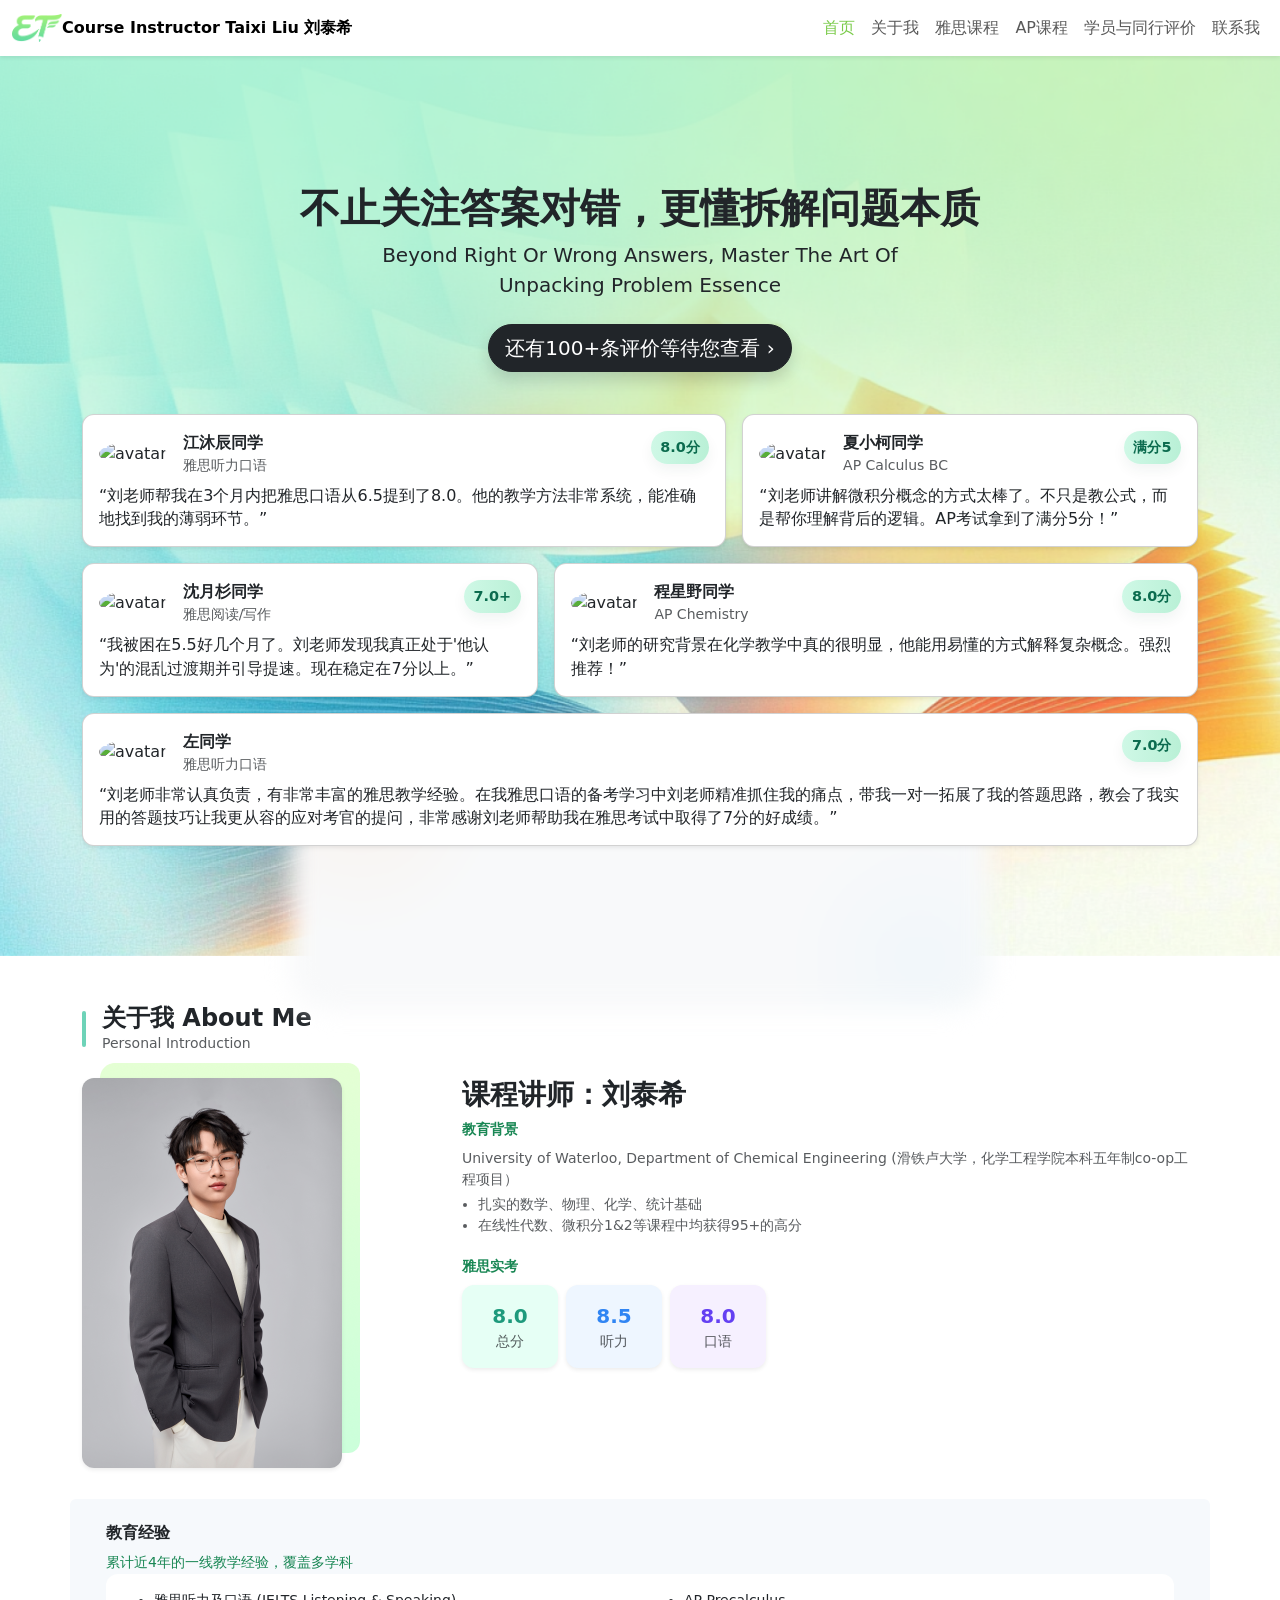
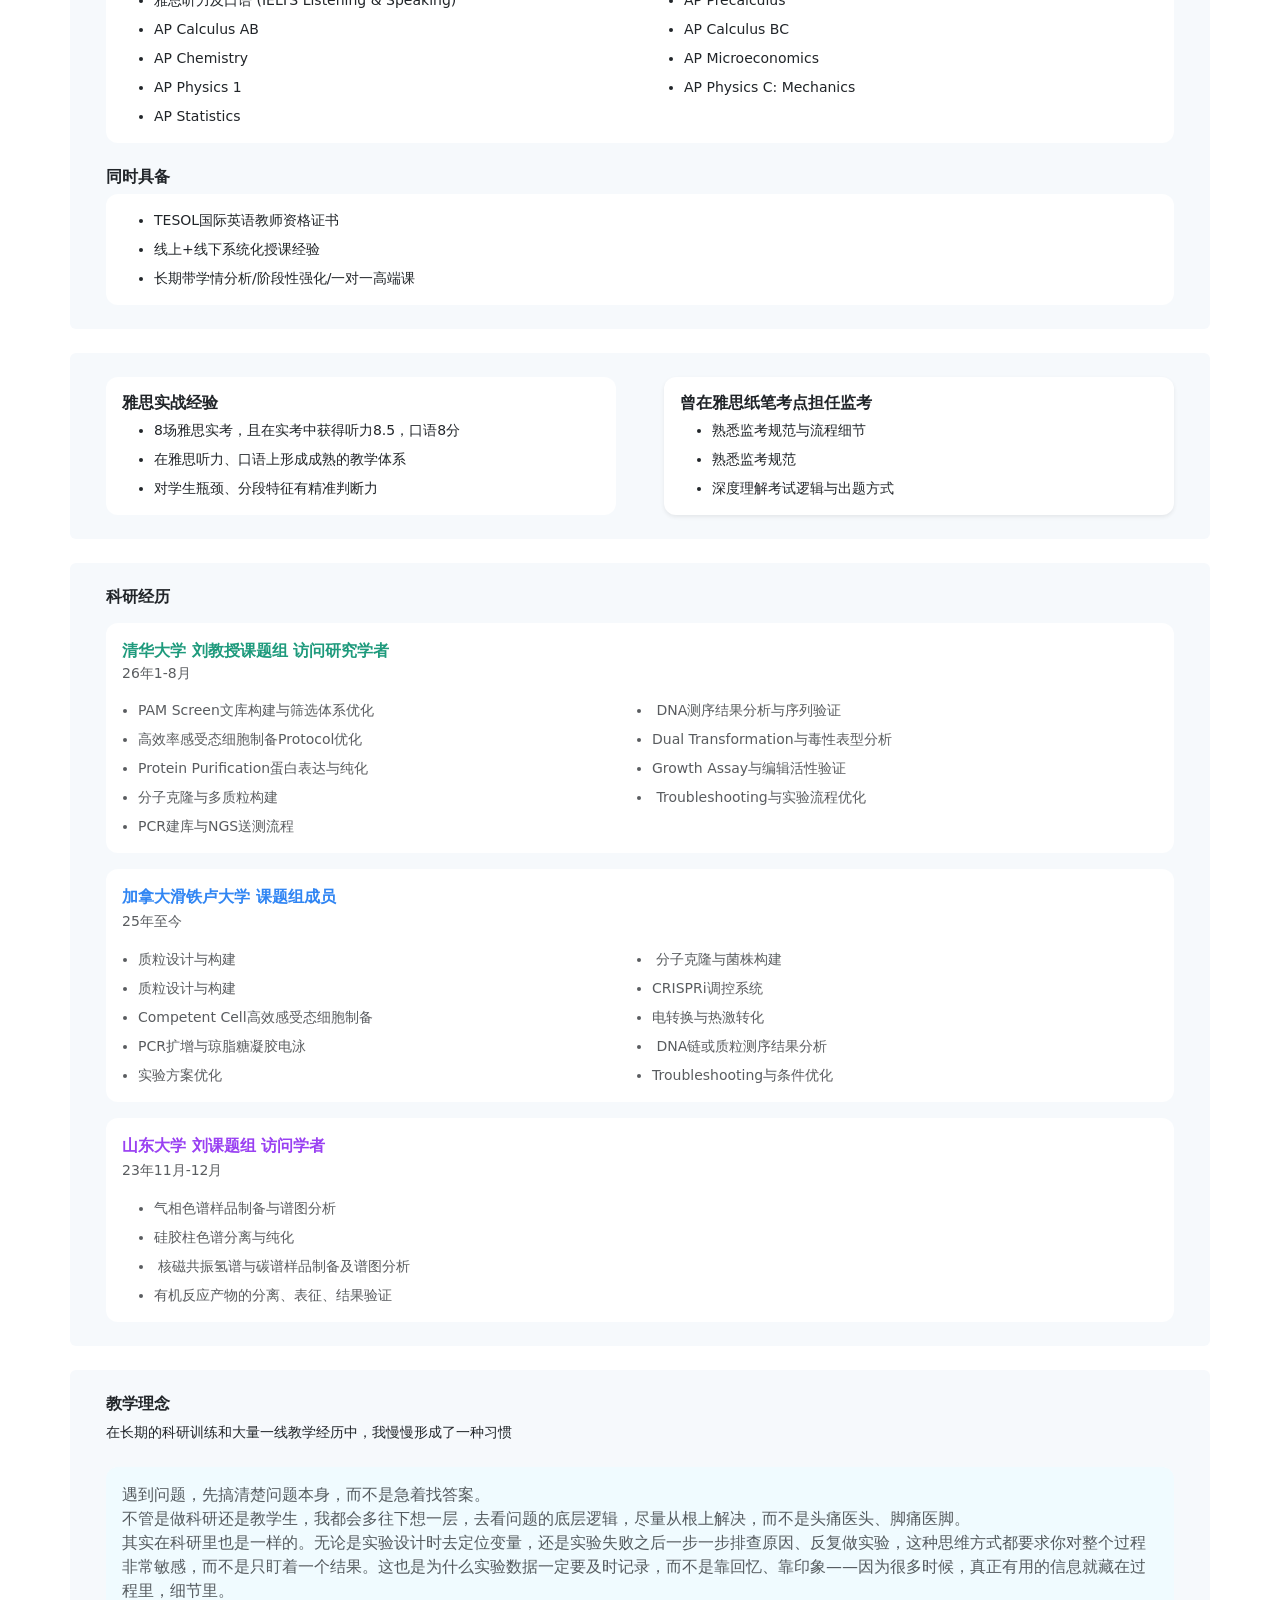
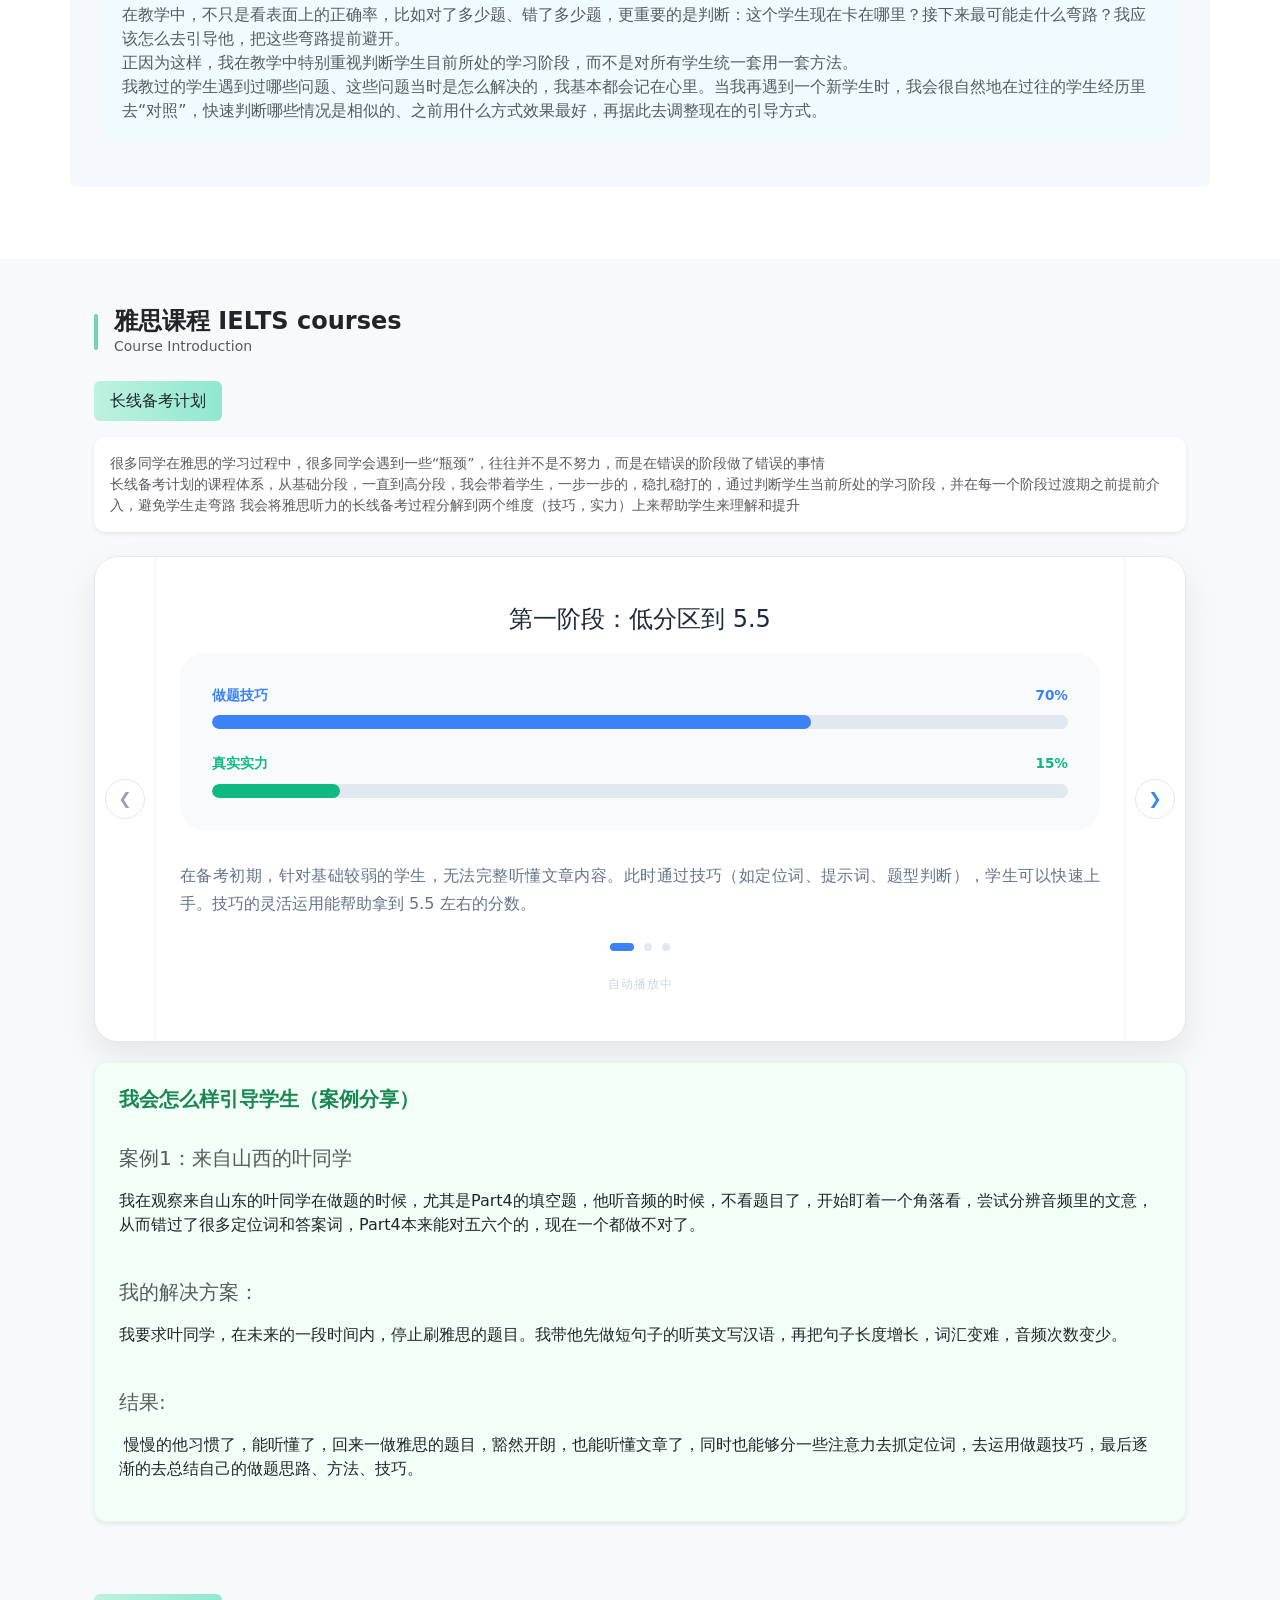
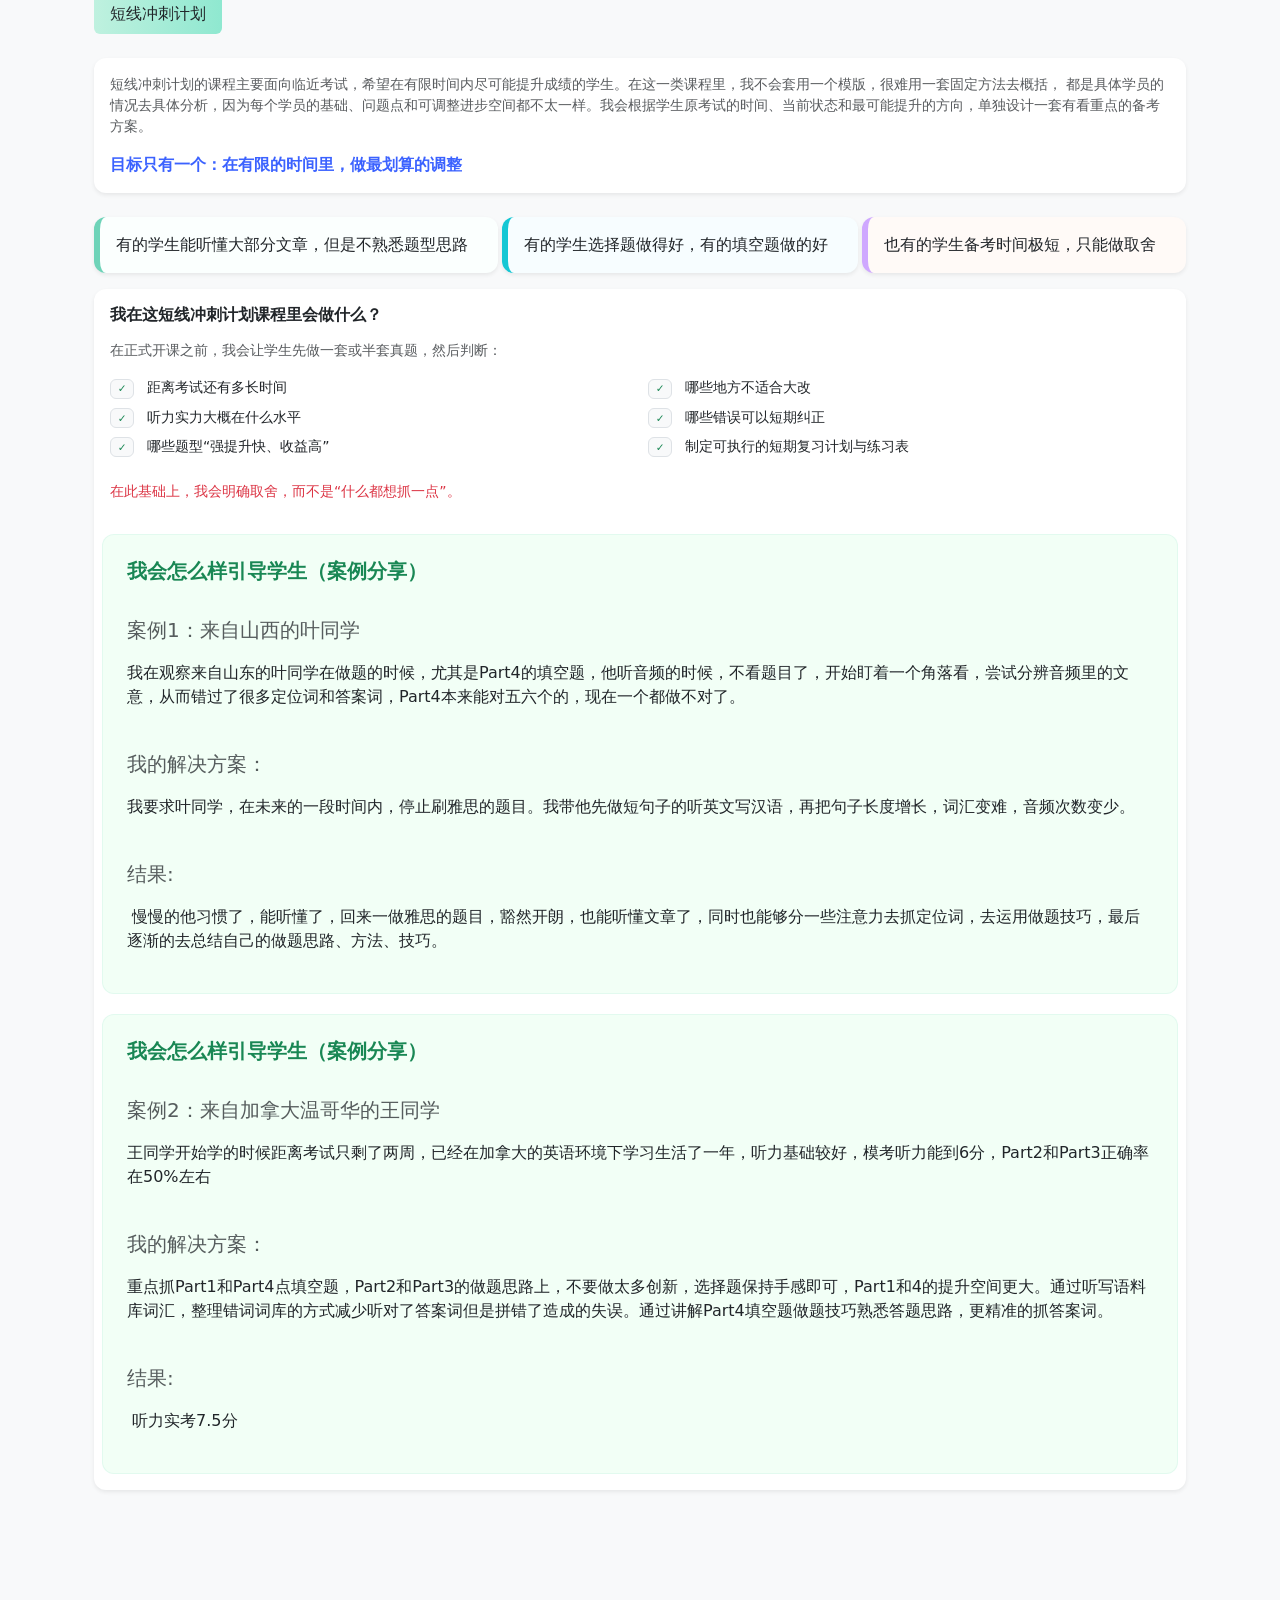
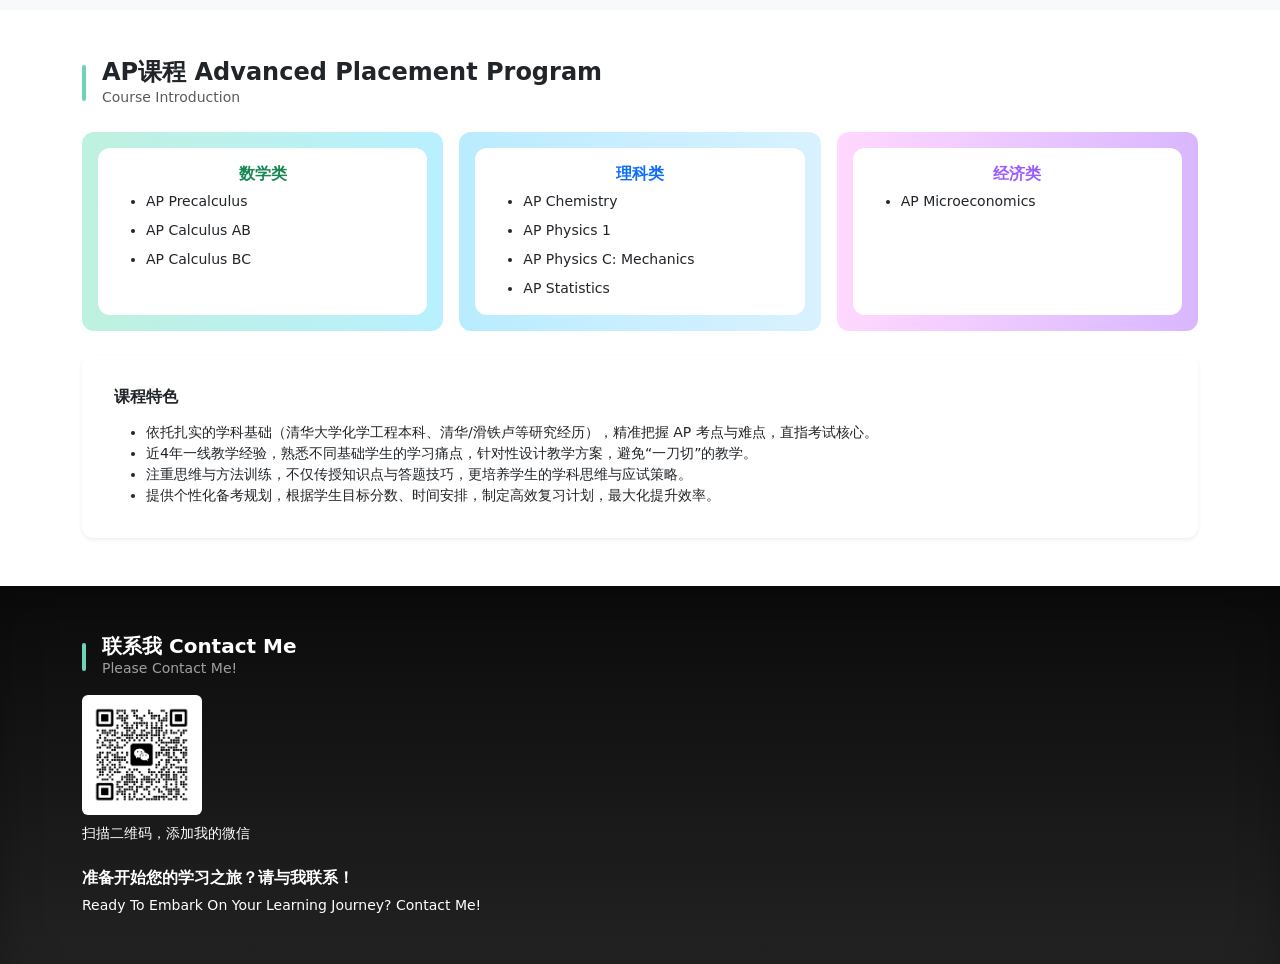
==== index.html @ f3dc62ee "Add files via upload" ====
<!doctype html>
<html lang="zh-CN">
<head>
  <meta charset="utf-8">
  <meta name="viewport" content="width=device-width, initial-scale=1">
  <title>Course Instructor Taixi Liu</title>

  <!-- 本地 Bootstrap CSS（或改为 CDN） -->
  <link rel="stylesheet" href="css/bootstrap.css">
  <link rel="stylesheet" href="custom.css">
  <link rel="stylesheet" href="demo.css">

  <style>
    /* 尽量使用 Bootstrap 工具类，本处仅保留极少自定义样式 */
    body { padding-top: 56px; /* 给 fixed-top navbar 预留空间，可根据需要调整 */ }
    .section-heading { word-break:break-word; }

    .navbar-nav .nav-link:hover,
.navbar-nav .nav-link.active {
  color: #7BCB4B !important;
}
  </style>
</head>
<!-- 使用 ScrollSpy 的 HTML 属性方式（Bootstrap 原生） -->
<body data-bs-spy="scroll" data-bs-target="#mainNavbar" data-bs-offset="80" tabindex="0" style="background-color: #F9FAFB;">

  <!-- 固定页头 -->
  <nav id="mainNavbar" class="navbar navbar-expand-lg navbar-light bg-white fixed-top shadow-sm">
    <div class="container" style="max-width:1440px;">
      <a class="navbar-brand fw-bold fs-6" href="#"><img src="img/Mask group (1).png" alt="logo" style="width: 50px;">Course Instructor Taixi Liu 刘泰希</a>

      <button class="navbar-toggler" type="button" data-bs-toggle="collapse" data-bs-target="#navCollapse" aria-controls="navCollapse" aria-expanded="false" aria-label="切换导航">
        <span class="navbar-toggler-icon"></span>
      </button>

      <div class="collapse navbar-collapse" id="navCollapse">
        <ul class="navbar-nav ms-auto mb-2 mb-lg-0">
          <li class="nav-item"><a class="nav-link" href="#section1">首页</a></li>
          <li class="nav-item"><a class="nav-link" href="#section2">关于我</a></li>
          <li class="nav-item"><a class="nav-link" href="#section3">雅思课程</a></li>
          <li class="nav-item"><a class="nav-link" href="#section4">AP课程</a></li>
          <li class="nav-item"><a class="nav-link" href="#">学员与同行评价</a></li>
          <li class="nav-item"><a class="nav-link" href="#section6">联系我</a></li>
        </ul>
      </div>
    </div>
  </nav>

  <!-- 页面内容 -->
  <main>


<section id="section1" class="position-relative min-vh-100 d-flex align-items-center bg-light background-img">
    <div class="hero-decor bg-light" aria-hidden="true"></div>

    <div class="container text-center position-relative" style="z-index:2;">
      <!-- 标题 -->
      <h1 class="fw-bold display-6 mb-2">不止关注答案对错，更懂拆解问题本质</h1>
      <p class="lead mb-4">Beyond Right Or Wrong Answers, Master The Art Of<br class="d-none d-md-block">Unpacking Problem Essence</p>

      <a href="#" class="btn btn-dark btn-lg rounded-pill shadow mb-4">还有100+条评价等待您查看 ›</a>

      <!-- Testimonials grid: 使用 bootstrap row/col -->
      <div class="row g-3 justify-content-center">
        <!-- 卡片 1 -->
        <div class="col-12 col-md-7">
          <div class="card p-3 shadow-sm rounded-3 position-relative test-card">
            <div class="card-rating">8.0分</div>

            <div class="d-flex align-items-center mb-2">
              <div class="flex-shrink-0 me-3">
                <img src="https://picsum.photos/seed/a1/80/80" alt="avatar" class="rounded-circle" style="width:44px; height:44px; object-fit:cover;">
              </div>
              <div class="text-start">
                <div class="fw-semibold">江沐辰同学</div>
                <div class="text-muted small">雅思听力口语</div>
              </div>
            </div>

            <p class="mb-0 text-start" style="line-height:1.45;">
              “刘老师帮我在3个月内把雅思口语从6.5提到了8.0。他的教学方法非常系统，能准确地找到我的薄弱环节。”
            </p>
          </div>
        </div>

        <!-- 卡片 2 -->
        <div class="col-12 col-md-5">
          <div class="card p-3 shadow-sm rounded-3 position-relative test-card">
            <div class="card-rating">满分5</div>

            <div class="d-flex align-items-center mb-2">
              <div class="flex-shrink-0 me-3">
                <img src="https://picsum.photos/seed/a2/80/80" alt="avatar" class="rounded-circle" style="width:44px; height:44px; object-fit:cover;">
              </div>
              <div class="text-start">
                <div class="fw-semibold">夏小柯同学</div>
                <div class="text-muted small">AP Calculus BC</div>
              </div>
            </div>

            <p class="mb-0 text-start" style="line-height:1.45;">
              “刘老师讲解微积分概念的方式太棒了。不只是教公式，而是帮你理解背后的逻辑。AP考试拿到了满分5分！”
            </p>
          </div>
        </div>

        <!-- 卡片 3 -->
        <div class="col-12 col-md-5">
          <div class="card p-3 shadow-sm rounded-3 position-relative test-card">
            <div class="card-rating">7.0+</div>

            <div class="d-flex align-items-center mb-2">
              <div class="flex-shrink-0 me-3">
                <img src="https://picsum.photos/seed/a3/80/80" alt="avatar" class="rounded-circle" style="width:44px; height:44px; object-fit:cover;">
              </div>
              <div class="text-start">
                <div class="fw-semibold">沈月杉同学</div>
                <div class="text-muted small">雅思阅读/写作</div>
              </div>
            </div>

            <p class="mb-0 text-start" style="line-height:1.45;">
              “我被困在5.5好几个月了。刘老师发现我真正处于'他认为'的混乱过渡期并引导提速。现在稳定在7分以上。”
            </p>
          </div>
        </div>

        <!-- 卡片 4 -->
        <div class="col-12 col-md-7">
          <div class="card p-3 shadow-sm rounded-3 position-relative test-card">
            <div class="card-rating">8.0分</div>

            <div class="d-flex align-items-center mb-2">
              <div class="flex-shrink-0 me-3">
                <img src="https://picsum.photos/seed/a4/80/80" alt="avatar" class="rounded-circle" style="width:44px; height:44px; object-fit:cover;">
              </div>
              <div class="text-start">
                <div class="fw-semibold">程星野同学</div>
                <div class="text-muted small">AP Chemistry</div>
              </div>
            </div>

            <p class="mb-0 text-start" style="line-height:1.45;">
              “刘老师的研究背景在化学教学中真的很明显，他能用易懂的方式解释复杂概念。强烈推荐！”
            </p>
          </div>
        </div>

        <!-- 卡片 5 -->
        <div class="col-12 col-md-12">
          <div class="card p-3 shadow-sm rounded-3 position-relative test-card">
            <div class="card-rating">7.0分</div>

            <div class="d-flex align-items-center mb-2">
              <div class="flex-shrink-0 me-3">
                <img src="https://picsum.photos/seed/a5/80/80" alt="avatar" class="rounded-circle" style="width:44px; height:44px; object-fit:cover;">
              </div>
              <div class="text-start">
                <div class="fw-semibold">左同学</div>
                <div class="text-muted small">雅思听力口语</div>
              </div>
            </div>

            <p class="mb-0 text-start" style="line-height:1.45;">
              “刘老师非常认真负责，有非常丰富的雅思教学经验。在我雅思口语的备考学习中刘老师精准抓住我的痛点，带我一对一拓展了我的答题思路，教会了我实用的答题技巧让我更从容的应对考官的提问，非常感谢刘老师帮助我在雅思考试中取得了7分的好成绩。”
            </p>
          </div>
        </div>

      </div><!-- /.row -->

    </div><!-- /.container -->
  </section>

  <!-- 第二屏：About Me -->
<section id="section2" class="py-5 bg-white">
  <div class="container">
    <!-- 标题（带左侧小色条） -->
    <div class="d-flex align-items-center mb-4">
      <div class="me-3" style="width:4px;height:36px;background:#6ed3b8;border-radius:4px;"></div>
      <div>
        <h2 class="h4 fw-bold mb-0">关于我  About Me</h2>
        <div class="small text-muted">Personal Introduction </div>

      </div>
    </div>

    <!-- 顶部：左头像 / 右基本信息 + 分数 -->
    <div class="row align-items-start mb-4">
      <div class="col-12 col-lg-4 mb-3 mb-lg-0">
        <!-- 头像 + 背板：使用极少的自定义样式 -->
        <div class="position-relative d-inline-block" style="max-width:260px;">
          <div class="rounded-3" style="position:absolute; left:18px; top:-15px; width:100%; height:100%; background-image: url('img/Rectangle 42 (2).png'); border-radius:12px; z-index:0;"></div>
          <img src="img/微信图片_20260112171232_119_30.jpg" alt="avatar" class="rounded-3 shadow-sm d-block shadow"  style="width:260px;height:auto;position:relative;z-index:1; object-fit:cover;">
        </div>
      </div>

      <div class="col-12 col-lg-8">
        <div class="d-flex flex-column h-100">
          <div class="mb-3">
            <h3 class="h3 fw-bold mb-1">课程讲师：刘泰希</h3>
            <div class="small text-success fw-semibold my-2">教育背景</div>
            <p class="mb-1 text-muted small">
              University of Waterloo, Department of Chemical Engineering (滑铁卢大学，化学工程学院本科五年制co-op工程项目）
            </p>
            <ul class="small text-muted mb-1" style="padding-left:1rem;">
              <li>扎实的数学、物理、化学、统计基础</li>
              <li>在线性代数、微积分1&2等课程中均获得95+的高分</li>
            </ul>
            
          </div>
            <div class="small text-success fw-semibold mb-2">雅思实考</div>
          <!-- IELTS score boxes -->
          <div class="d-flex gap-2 flex-wrap align-items-center">
            
            <div class="p-3 rounded-3 shadow-sm text-center" style="min-width:96px; background:#e6fff5;">
              <div class="fs-5 fw-semibold" style="color: #1E9A7C;">8.0</div>
              <div class="small text-muted">总分</div>
              
            </div>

            <div class="p-3 rounded-3 shadow-sm text-center" style="min-width:96px; background:#eef6ff;">
              <div class="fs-5 fw-semibold" style="color: #3085F3;">8.5</div>
              <div class="small text-muted">听力</div>
              
            </div>

            <div class="p-3 rounded-3 shadow-sm text-center" style="min-width:96px; background:#f6f0ff;">
              <div class="fs-5 fw-semibold" style="color: #6440F2;">8.0</div>
              <div class="small text-muted">口语</div>
              
            </div>
          </div>

        </div>
      </div>
    </div>

    <!-- 主内容区：用不同浅色块区分（使用 Bootstrap card / bg-light 等） -->
    <div class="row gap-4 p-4 rounded" style="background-color: #F6F9FC;">

      <!-- 教育经验 -->
      <div class="col-12">
        <h4 class="h6  fw-semibold mb-2">教育经验 </h4>
        <small class=" mb-3 text-success ">累计近4年的一线教学经验，覆盖多学科</small>
        <div class="card border-0  rounded-3">
          
          <div class="card-body">
            

            <div class="row">
              <div class="col-12 col-md-6">
                <ul class="mb-0 small">
                  <li>雅思听力及口语 (IELTS Listening & Speaking)</li>
                  <li class="my-2">AP Calculus AB</li>
                  <li>AP Chemistry</li>
                  <li class="my-2">AP Physics 1</li>
                  <li>AP Statistics</li>
                </ul>
              </div>
              <div class="col-12 col-md-6">
                <ul class="mb-0 small">
                  <li>AP Precalculus</li>
                  <li class="my-2">AP Calculus BC</li>
                  <li>AP Microeconomics</li>
                  <li class="mt-2">AP Physics C: Mechanics</li>
                </ul>
              </div>
            </div>

          </div>
        </div>
      </div>

      <!-- 同时具备 / 证书 -->
      <div class="col-12">
          <h4 class="h6 fw-semibold mb-2">同时具备</h4>
        <div class="card border-0  rounded-3">
          
          <div class="card-body">
          
            <ul class="mb-0 small">
              <li>TESOL国际英语教师资格证书</li>
              <li class="my-2">线上+线下系统化授课经验</li>
              <li>长期带学情分析/阶段性强化/一对一高端课</li>
            </ul>
          </div>
        </div>
      </div>
    </div>

    <div class="row gap-4 p-4 my-4 rounded" style="background-color: #F6F9FC;">
      <!-- 雅思实战经验 / 监考经历（并排两列） -->
      <div class="col">
        <div class="card border-0  rounded-3">
          <div class="card-body">
            <h5 class="h6 fw-semibold">雅思实战经验</h5>
            <ul class="small mb-0">
              <li>8场雅思实考，且在实考中获得听力8.5，口语8分</li>
              <li class="my-2">在雅思听力、口语上形成成熟的教学体系</li>
              <li>对学生瓶颈、分段特征有精准判断力</li>
            </ul>
          </div>
        </div>
      </div>

      <div class="col">
        <div class="card border-0 shadow-sm rounded-3">
          <div class="card-body">
            <h5 class="h6 fw-semibold">曾在雅思纸笔考点担任监考</h5>
            <ul class="small mb-0">
              <li>熟悉监考规范与流程细节</li>
              <li class="my-2">熟悉监考规范</li>
              <li>深度理解考试逻辑与出题方式</li>
            </ul>
          </div>
        </div>
      </div>
    </div> <!-- /.row -->

    <div class="row gap-4 p-4 my-4 rounded" style="background-color: #F6F9FC;">
      <!-- 科研经历（多段卡片） -->
      <div class="col-12">
        <div class=" border-0 rounded-3">
          <h5 class="h6 fw-semibold mb-3">科研经历</h5>
          <div class="card-body">           
            <div class="mb-3 p-3 rounded-3" style="color: #1E9A7C; background:#fff;">
              <div class="fw-semibold">清华大学 刘教授课题组 访问研究学者</div>
               <div class="small  text-muted">26年1-8月</div>
               <div class="row px-3">
                <ul class="col small mb-0 text-muted">
                  <li class="pt-3">PAM Screen文库构建与筛选体系优化</li>
                  <li class="py-2">高效率感受态细胞制备Protocol优化</li>
                  <li>Protein Purification蛋白表达与纯化</li>
                  <li class="py-2">分子克隆与多质粒构建</li>
                  <li>PCR建库与NGS送测流程</li>
                </ul>
                <ul class="col small mb-0 text-muted">
                  <li class="pt-3"> DNA测序结果分析与序列验证</li>
                  <li class="py-2">Dual Transformation与毒性表型分析</li>
                  <li>Growth Assay与编辑活性验证</li>
                  <li class="py-2"> Troubleshooting与实验流程优化</li>
                </ul>
                </div>
            </div>

            <div class="mb-3 p-3 rounded-3" style="color: #3085F3; background:#fff;">
              <div class="fw-semibold ">加拿大滑铁卢大学 课题组成员 </div>
              <span class="small text-muted pb-3">25年至今</span>
              <div class="row px-3">
              <ul class="col small mb-0 text-muted">
                <li class="pt-3">质粒设计与构建</li>
                <li class="py-2">质粒设计与构建</li>
                <li>Competent Cell高效感受态细胞制备</li>
                <li class="py-2">PCR扩增与琼脂糖凝胶电泳</li>
                <li>实验方案优化</li>
              </ul>
              <ul class="col small mb-0 text-muted">
                <li class="pt-3"> 分子克隆与菌株构建</li>
                <li class="py-2">CRISPRi调控系统</li>
                <li>电转换与热激转化</li>
                <li class="py-2"> DNA链或质粒测序结果分析</li>
                <li>Troubleshooting与条件优化</li>
              </ul>
              </div>
            </div>

            <div class="p-3 rounded-3" style="color: #9940F2; background:#fff;">
              <div class="fw-semibold ">山东大学 刘课题组 访问学者 </div>
              <span class="small text-muted">23年11月-12月</span>
              <ul class="small mb-0 text-muted">
                <li class="pt-3">气相色谱样品制备与谱图分析</li>
                <li class="py-2">硅胶柱色谱分离与纯化</li>
                <li> 核磁共振氢谱与碳谱样品制备及谱图分析</li>
                <li class="pt-2">有机反应产物的分离、表征、结果验证</li>
              </ul>
            </div>

          </div>
        </div>
      </div>
    </div> <!-- /.row -->

    <div class="row gap-4 p-4 my-4 rounded text-body" style="background-color: #F6F9FC;">
      <!-- 教学理念（宽块带浅色背景） -->
      <div class="col-12">
        <h5 class="h6 fw-semibold mb-2">教学理念</h5>
          <p class="small mb-0 " style="line-height:1.6;">
            在长期的科研训练和大量一线教学经历中，我慢慢形成了一种习惯
          </p>
        <div class="p-3 text-muted my-4 rounded-3" style="background:#f0fbff;">
          遇到问题，先搞清楚问题本身，而不是急着找答案。<br>
不管是做科研还是教学生，我都会多往下想一层，去看问题的底层逻辑，尽量从根上解决，而不是头痛医头、脚痛医脚。<br>
其实在科研里也是一样的。无论是实验设计时去定位变量，还是实验失败之后一步一步排查原因、反复做实验，这种思维方式都要求你对整个过程非常敏感，而不是只盯着一个结果。这也是为什么实验数据一定要及时记录，而不是靠回忆、靠印象——因为很多时候，真正有用的信息就藏在过程里，细节里。<br>
在教学中，不只是看表面上的正确率，比如对了多少题、错了多少题，更重要的是判断：这个学生现在卡在哪里？接下来最可能走什么弯路？我应该怎么去引导他，把这些弯路提前避开。<br>
正因为这样，我在教学中特别重视判断学生目前所处的学习阶段，而不是对所有学生统一套用一套方法。<br>
我教过的学生遇到过哪些问题、这些问题当时是怎么解决的，我基本都会记在心里。当我再遇到一个新学生时，我会很自然地在过往的学生经历里去“对照”，快速判断哪些情况是相似的、之前用什么方式效果最好，再据此去调整现在的引导方式。

        </div>
      </div>

    </div> <!-- /.row -->
  </div> <!-- /.container -->
</section>


<!-- 第三屏：雅思课程（直到蓝色分割线） -->
<section id="section3" class="py-5 bg-light">
  <div class="container ">

    <!-- 标题 -->
  <div class="container">
    <div class="d-flex align-items-center mb-4">
      <div class="me-3" style="width:4px;height:36px;background:#6ed3b8;border-radius:4px;"></div>
      <div>
        <h2 class="h4 fw-bold mb-0">雅思课程 IELTS courses</h2>
        <div class="small text-muted">Course Introduction </div>
      </div>
    </div>

    <!-- 按钮/标签 -->
    <div class="mb-3">
      <button class="btn fs-6 btn-sm rounded px-3 py-2" style="background:linear-gradient(90deg,#bff1df,#8fe8d0); border:0;">
        长线备考计划
      </button>
    </div>

    <!-- 概述卡（浅色卡）-->
    <div class="card border-0 shadow-sm rounded-3 mb-4">
      <div class="card-body">
        <p class="mb-0 small text-muted">
          很多同学在雅思的学习过程中，很多同学会遇到一些“瓶颈”，往往并不是不努力，而是在错误的阶段做了错误的事情<br>
长线备考计划的课程体系，从基础分段，一直到高分段，我会带着学生，一步一步的，稳扎稳打的，通过判断学生当前所处的学习阶段，并在每一个阶段过渡期之前提前介入，避免学生走弯路
我会将雅思听力的长线备考过程分解到两个维度（技巧，实力）上来帮助学生来理解和提升
        </p>
      </div>
    </div>
    <div class="cards">
      <div class="nav-column">
          <button class="round-btn" onclick="prevStep()">❮</button>
      </div>
  
      <div class="main-content">
        <h2 id="title" style="text-align: center;">...</h2>
        <!-- <div class="info-box">
          <h2 id="title">...</h2>
          <p id="desc"></p>
      </div> -->
          <div class="chart-module">
              <div class="bar-container">
                  <div class="label-box" style="color: var(--primary-blue)">
                      <span>做题技巧</span>
                      <span id="skill-val">0%</span>
                  </div>
                  <div class="track"><div id="skill-bar" class="fill"></div></div>
              </div>
              <div class="bar-container">
                  <div class="label-box" style="color: var(--primary-green)">
                      <span>真实实力</span>
                      <span id="strength-val">0%</span>
                  </div>
                  <div class="track"><div id="strength-bar" class="fill"></div></div>
              </div>
          </div>
          <p id="desc"></p>
          <!-- <div class="info-box">
              <h2 id="title">...</h2>
              <p id="desc"></p>
          </div> -->
  
          <div class="dot-nav" id="dot-container"></div>
          <div class="status-label" id="status-tag">自动播放中</div>
      </div>
  
      <div class="nav-column">
          <button class="round-btn" onclick="nextStep()" style="color: var(--primary-blue)">❯</button>
      </div>
  </div>
    <!-- 阶段卡（带进度/柱状图）-->


    <!-- 案例分享（浅绿背景块）-->
    <div class="p-4 rounded-3 shadow-sm mb-4" style="background:#f2fff6; border:1px solid rgba(110,211,184,.12);">
      <h5 class="fs-5 text-success fw-semibold">我会怎么样引导学生（案例分享）</h5>
      <p class="fs-5 pt-4 text-muted">案例1：来自山西的叶同学</h5>
      <p>我在观察来自山东的叶同学在做题的时候，尤其是Part4的填空题，他听音频的时候，不看题目了，开始盯着一个角落看，尝试分辨音频里的文意，从而错过了很多定位词和答案词，Part4本来能对五六个的，现在一个都做不对了。</p>
        
      <p class="fs-5 pt-4 text-muted">我的解决方案：</h5>
      <p>我要求叶同学，在未来的一段时间内，停止刷雅思的题目。我带他先做短句子的听英文写汉语，再把句子长度增长，词汇变难，音频次数变少。</p>
      
      <p class="fs-5 pt-4 text-muted">结果:</h5>
      <p> 慢慢的他习惯了，能听懂了，回来一做雅思的题目，豁然开朗，也能听懂文章了，同时也能够分一些注意力去抓定位词，去运用做题技巧，最后逐渐的去总结自己的做题思路、方法、技巧。</p>
  </div>

<!-- 短线冲刺计划（重置版） -->
<section id="short-sprint" class="py-5">


      <div>
             <button class="btn btn-sm fs-6 rounded px-3 py-2" style="background:linear-gradient(90deg,#bff1df,#8fe8d0); border:0;">
        短线冲刺计划
      </button>
      </div>


    <!-- 说明卡 -->
    <div class="card border-0  shadow-sm rounded-3 my-4">
      <div class="card-body">
        <p class="mb-0 small text-muted">
          短线冲刺计划的课程主要面向临近考试，希望在有限时间内尽可能提升成绩的学生。在这一类课程里，我不会套用一个模版，很难用一套固定方法去概括，
          都是具体学员的情况去具体分析，因为每个学员的基础、问题点和可调整进步空间都不太一样。我会根据学生原考试的时间、当前状态和最可能提升的方向，单独设计一套有看重点的备考方案。
        </p>
        <p class="mt-3 mb-0 fw-semibold" style="color:#3b62ff;">
          目标只有一个：在有限的时间里，做最划算的调整
        </p>
      </div>
    </div>

    <!-- 三个小标签（点缀） -->
    <div class="d-flex gap-1 flex-wrap mb-3">
      <div class="p-3 rounded-3 flex-fill shadow-sm" style="background:#fbfffe; border-left:6px solid #6ed3b8; min-width:200px;">
        有的学生能听懂大部分文章，但是不熟悉题型思路
      </div>
      <div class="p-3 rounded-3 flex-fill shadow-sm" style="background:#f7fdff; border-left:6px solid #14c7d4; min-width:200px;">
        有的学生选择题做得好，有的填空题做的好
      </div>
      <div class="p-3 rounded-3 flex-fill shadow-sm" style="background:#fffaf7; border-left:6px solid #cfa8ff; min-width:200px;">
        也有的学生备考时间极短，只能做取舍
      </div>
    </div>

    <!-- 主要卡片：我在这短线冲刺计划课程里会做什么？ -->
    <div class="card border-0 shadow-sm pb-3 rounded-3 mb-4">
      <div class="card-body">
        <h5 class="h6 fw-semibold mb-3">我在这短线冲刺计划课程里会做什么？</h5>
        <p class="small text-muted mb-3">在正式开课之前，我会让学生先做一套或半套真题，然后判断：</p>

        <div class="row g-3 mb-3">
          <!-- checklist 列表 -->
          <div class="col-12 col-md-6">
            <ul class="list-unstyled small mb-0">
              <li class="mb-2">
                <span class="badge bg-light border text-success me-2">✓</span>
                距离考试还有多长时间
              </li>
              <li class="mb-2">
                <span class="badge bg-light border text-success me-2">✓</span>
                听力实力大概在什么水平
              </li>
              <li class="mb-2">
                <span class="badge bg-light border text-success me-2">✓</span>
                哪些题型“强提升快、收益高”
              </li>
            </ul>
          </div>

          <div class="col-12 col-md-6">
            <ul class="list-unstyled small mb-0">
              <li class="mb-2">
                <span class="badge bg-light border text-success me-2">✓</span>
                哪些地方不适合大改
              </li>
              <li class="mb-2">
                <span class="badge bg-light border text-success me-2">✓</span>
                哪些错误可以短期纠正
              </li>
              <li class="mb-2">
                <span class="badge bg-light border text-success me-2">✓</span>
                制定可执行的短期复习计划与练习表
              </li>
            </ul>
          </div>
        </div>

        <p class="small text-danger">在此基础上，我会明确取舍，而不是“什么都想抓一点”。</p>
      </div>

     <div class="p-4 rounded-3 mx-2" style="background:#f2fff6; border:1px solid rgba(110,211,184,.12);">
      <h5 class="fs-5 text-success fw-semibold">我会怎么样引导学生（案例分享）</h5>
      <p class="fs-5 pt-4 text-muted">案例1：来自山西的叶同学</h5>
      <p>我在观察来自山东的叶同学在做题的时候，尤其是Part4的填空题，他听音频的时候，不看题目了，开始盯着一个角落看，尝试分辨音频里的文意，从而错过了很多定位词和答案词，Part4本来能对五六个的，现在一个都做不对了。</p>
        
      <p class="fs-5 pt-4 text-muted">我的解决方案：</h5>
      <p>我要求叶同学，在未来的一段时间内，停止刷雅思的题目。我带他先做短句子的听英文写汉语，再把句子长度增长，词汇变难，音频次数变少。</p>
      
      <p class="fs-5 pt-4 text-muted">结果:</h5>
      <p> 慢慢的他习惯了，能听懂了，回来一做雅思的题目，豁然开朗，也能听懂文章了，同时也能够分一些注意力去抓定位词，去运用做题技巧，最后逐渐的去总结自己的做题思路、方法、技巧。</p>
  </div>
  <div class="p-4 rounded-3 mx-2" style="background:#f2fff6; border:1px solid rgba(110,211,184,.12);margin-top: 20px;">
    <h5 class="fs-5 text-success fw-semibold">我会怎么样引导学生（案例分享）</h5>
    <p class="fs-5 pt-4 text-muted">案例2：来自加拿大温哥华的王同学</h5>
    <p>王同学开始学的时候距离考试只剩了两周，已经在加拿大的英语环境下学习生活了一年，听力基础较好，模考听力能到6分，Part2和Part3正确率在50%左右</p>
      
    <p class="fs-5 pt-4 text-muted">我的解决方案：</h5>
    <p>重点抓Part1和Part4点填空题，Part2和Part3的做题思路上，不要做太多创新，选择题保持手感即可，Part1和4的提升空间更大。通过听写语料库词汇，整理错词词库的方式减少听对了答案词但是拼错了造成的失误。通过讲解Part4填空题做题技巧熟悉答题思路，更精准的抓答案词。</p>
    
    <p class="fs-5 pt-4 text-muted">结果:</h5>
    <p> 听力实考7.5分</p>
</div>
    </div>

  

</section>


  </div>
</section>


<!--AP课程  -->
<section id="section4" class="py-5 bg-white">
  <div class="container">
    <div class="d-flex align-items-center mb-4">
      <div class="me-3" style="width:4px;height:36px;background:#6ed3b8;border-radius:4px;"></div>
      <div>
        <h2 class="h4 fw-bold mb-0">AP课程 Advanced Placement Program</h2>
        <div class="small text-muted">Course Introduction </div>
      </div>
    </div>

    <!-- 三列科目卡 -->
    <div class="row g-3 mb-4">
      <div class="col-12 col-md-4">
        <div class="p-3 gradient-frame h-100">
          <div class="bg-white rounded-3 p-3 h-100">
            <h6 class="fw-semibold text-success text-center">数学类</h6>
            <ul class="small mb-0 mt-2">
              <li>AP Precalculus</li>
              <li class="py-2">AP Calculus AB</li>
              <li>AP Calculus BC</li>
            </ul>
          </div>
        </div>
      </div>

      <div class="col-12 col-md-4">
        <div class="p-3 gradient-frame-2 h-100">
          <div class="bg-white rounded-3 p-3 h-100">
            <h6 class="fw-semibold text-primary text-center">理科类</h6>
            <ul class="small mb-0 mt-2">
              <li>AP Chemistry</li>
              <li class="pt-2">AP Physics 1</li>
              <li class="pt-2">AP Physics C: Mechanics</li>
              <li class="pt-2">AP Statistics</li>
            </ul>
          </div>
        </div>
      </div>

      <div class="col-12 col-md-4">
        <div class="p-3 gradient-frame-3 h-100">
          <div class="bg-white rounded-3 p-3 h-100">
            <h6 class="fw-semibold text-purple text-center">经济类</h6>
            <ul class="small mb-0 mt-2">
              <li>AP Microeconomics</li>
            </ul>
          </div>
        </div>
      </div>
    </div>

    <!-- 课程特色 -->
    <div class="card border-0 shadow-sm rounded-3 p-3">
      <div class="card-body">
        <h5 class="h6 fw-semibold mb-3">课程特色</h5>
        <ul class="small mb-0">
          <li>依托扎实的学科基础（清华大学化学工程本科、清华/滑铁卢等研究经历），精准把握 AP 考点与难点，直指考试核心。</li>
          <li>近4年一线教学经验，熟悉不同基础学生的学习痛点，针对性设计教学方案，避免“一刀切”的教学。</li>
          <li>注重思维与方法训练，不仅传授知识点与答题技巧，更培养学生的学科思维与应试策略。</li>
          <li>提供个性化备考规划，根据学生目标分数、时间安排，制定高效复习计划，最大化提升效率。</li>
        </ul>
      </div>
    </div>

  </div>
</section>

<!-- 联系我 Footer -->
<footer id="section6" class="py-5" style="background:linear-gradient(180deg,#0b0b0b 0%, #222 100%); color:#fff !important;">
  <div class="container">
    <div class="row align-items-start">
      <div class="col-12 col-md-6 mb-4 mb-md-0">
        <div class="d-flex align-items-center mb-3">
          <div class="me-3" style="width:4px;height:28px;background:#6ed3b8;border-radius:4px;"></div>
          <div>
            <div class="h5 mb-0 fw-bold">联系我 Contact Me</div>
            <div class="small" style="opacity:.6;">Please Contact Me!</div>
          </div>
        </div>



        <!-- QR 占位 -->
        <div class="mb-3">
          <div class="bg-white rounded-2 d-inline-block p-2" style="width:120px; height:120px;">
            <!-- 空占位：把下面的 img src 换成真实二维码 -->
            <div class="w-100 h-100 d-flex align-items-center justify-content-center" style="background:#f8f8f8; border-radius:6px;">
              <span class="small "><img class="w-100" src="img/beb02df0b26a0911fd018b03842bade147dc4b25.jpg" alt=""></span>
            </div>
          </div>
          <div class="small  d-block mt-2">扫描二维码，添加我的微信</div>
        </div>

        <div class="mt-4">
          <h6 class="h6 fw-semibold">准备开始您的学习之旅？请与我联系！</h6>
          <div class="small ">Ready To Embark On Your Learning Journey? Contact Me!</div>
        </div>
      </div>

    </div>
  </div>
</footer>

<!-- ----- 最小自定义样式（将它放到你的全局 <style> 中） ----- -->
<style>
  /* 统一卡片圆角（与前面保持一致） */
  .card { border-radius: .75rem; }

  /* 三个渐变边框样式（外框渐变 + 内部白色） */
  .gradient-frame{
    border-radius:.75rem;
    background: linear-gradient(90deg,#bff1df,#b9f0ff);
    padding:8px;
  }
  .gradient-frame-2{
    border-radius:.75rem;
    background: linear-gradient(90deg,#b9ecff,#d9f1ff);
    padding:8px;
  }
  .gradient-frame-3{
    border-radius:.75rem;
    background: linear-gradient(90deg,#ffd8ff,#d8b7ff);
    padding:8px;
  }

  /* 小颜色类 */
  .text-purple { color:#9b5cff !important; }

  /* footer 阴影感（轻微） */
  footer { box-shadow: inset 0 12px 40px rgba(0,0,0,.25); }
</style>



  </main>

  <!-- Bootstrap JS -->
  <script src="js/bootstrap.bundle.min.js"></script>

  <script src="js/demo.js"></script>
  <script>
    // 可选：当在移动端点击导航链接时自动折叠导航菜单（Bootstrap 纯 JS）
    (function(){
      var navCollapse = document.getElementById('navCollapse');
      var navLinks = navCollapse.querySelectorAll('.nav-link');
      navLinks.forEach(function(link){
        link.addEventListener('click', function(){
          var bsCollapse = bootstrap.Collapse.getInstance(navCollapse) || new bootstrap.Collapse(navCollapse, {toggle:false});
          if (window.getComputedStyle(document.querySelector('.navbar-toggler')).display !== 'none') {
            bsCollapse.hide();
          }
        });
      });
    })();


        // 进度条动画
 document.addEventListener('DOMContentLoaded', function () {
  const carousel = document.getElementById('stageCarousel');
  if (!carousel) return;

  function resetProgress(slide) {
    if (!slide) return;
    slide.querySelectorAll('.stage-fill').forEach(bar => {
      bar.style.transition = 'none';
      bar.style.width = '0%';
    });
  }

  function animateProgress(slide) {
    if (!slide) return;

    slide.querySelectorAll('.stage-fill').forEach(bar => {
      const value = bar.dataset.progress;
      if (!value) return;

      // 强制重绘
      bar.offsetHeight;

      // 播放动画
      bar.style.transition = 'width 1.2s ease';
      bar.style.width = value + '%';
    });
  }

  /* ========== 初始化 ========== */
  requestAnimationFrame(() => {
    const active = carousel.querySelector('.carousel-item.active');
    resetProgress(active);
    animateProgress(active);
  });

  /* ========== 关键修复点 ========== */

  // 👉 在“开始切换”时，提前清空【即将出现的 slide】
  carousel.addEventListener('slide.bs.carousel', function (e) {
    resetProgress(e.relatedTarget);
  });

  // 👉 在“切换完成”后，播放动画
  carousel.addEventListener('slid.bs.carousel', function (e) {
    animateProgress(e.relatedTarget);
  });
});

  </script>
</body>
</html>
---- custom.css ----
.hero-decor {
        position: absolute;
        left: 50%;
        bottom: -6%;
        transform: translateX(-50%);
        width: 700px;
        height: 260px;
        background: radial-gradient(circle at 10% 20%, rgba(255, 200, 160, .12), transparent 20%),
            radial-gradient(circle at 90% 80%, rgba(160, 220, 255, .08), transparent 20%);
        filter: blur(12px);
        z-index: 0;
        border-radius: 40px;
        pointer-events: none;
    }

    .card-rating {
        position: absolute;
        right: 1rem;
        padding: .35rem .6rem;
        border-radius: 999px;
        font-weight: 700;
        font-size: .9rem;
        box-shadow: 0 6px 14px rgba(8, 65, 45, .06);
        background: linear-gradient(90deg, #cff8e6, #b9f0d6);
        color: #0b6b4e;
    }

    /* 在 md 及以上创建轻微的错落感 */
    @media (min-width: 768px) {
        .test-card:nth-child(odd) {
            transform: translateY(18px);
        }

        .test-card:nth-child(even) {
            transform: translateY(-6px);
        }
    }


    .card {
        border-radius: .75rem;
    }

    .rounded-3 {
        border-radius: .75rem !important;
    }

    .background-img {
        background-image: url('img/Mask group.png');
        background-size: cover;
        background-position: center;
    }

    /* ===== 轮播容器不晃动 ===== */
    .carousel-item {
        padding-bottom: 8px;
    }

    /* ===== 进度卡片 ===== */
    .stage-progress-wrapper {
        position: relative;
        max-width: 680px;
        background: #fff;
        border-radius: 16px;
        padding: 28px 32px;
        margin: 0 auto;
    }

    /* 行布局 */
    .stage-row {
        display: flex;
        align-items: center;
        gap: 16px;
    }

    /* 灰色底条 */
    .stage-skill-bar {
        flex: 1;
        height: 50px;
        background: #f0f0f0;
        border-radius: 5px;
        overflow: hidden;
    }

    /* 填充条 */
    .stage-fill {
        display: block;
        height: 100%;
        border-radius: 5px;
        width: 0;
        transition: width 1.2s ease;

    }

    .stage-fill.strength {
        background: #1fc7d4;
    }

    .stage-fill.skill {
        background: #74da7a;
    }

    /* 右侧文字 */
    .stage-label {
        min-width: 36px;
        font-size: 14px;
        color: #666;
    }

    /* ===== 自定义轮播按钮 ===== */
    .stage-control {
        position: absolute;
        top: 50%;
        transform: translateY(-50%);
        width: 34px;
        height: 34px;
        border-radius: 50%;
        background: #e9fffb;
        border: none;
        font-size: 22px;
        font-weight: 700;
        color: #1fc7d4;
        opacity: 1;
    }

    .carousel-control-prev.stage-control {
        left: -12px;
    }

    .carousel-control-next.stage-control {
        right: -12px;
        color: #74da7a;
    }
---- demo.css ----
/* 仅保留必要的自定义样式 */
 :root {
    --primary-blue: #3b82f6;
    --primary-green: #10b981;
    --text-dark: #1e293b;
    --text-light: #64748b;
}
.cards {
    width: 100%;
    background: #ffffff;
    border-radius: 24px;
    box-shadow: 0 15px 35px rgba(0, 0, 0, 0.08);
    display: flex; 
    flex-direction: row; /* 默认横向 */
    overflow: hidden;
    border: 1px solid #e2e8f0;
    margin-bottom: 20px;
}

.nav-column {
    width: 60px;
    display: flex;
    align-items: center;
    justify-content: center;
    flex-shrink: 0;
    background-color: #ffffff;
}

.round-btn {
    width: 40px;
    height: 40px;
    border-radius: 50%;
    border: 1px solid #e2e8f0;
    background: white;
    color: #94a3b8;
    cursor: pointer;
    display: flex;
    justify-content: center;
    align-items: center;
    transition: all 0.3s cubic-bezier(0.4, 0, 0.2, 1);
}

.round-btn:hover {
    border-color: var(--primary-blue);
    color: var(--primary-blue);
    transform: scale(1.1);
}

.main-content {
    flex: 1;
    padding: 3rem 1.5rem;
    display: flex;
    flex-direction: column;
    border-left: 1px solid #f1f5f9;
    border-right: 1px solid #f1f5f9;
}

.chart-module {
    background: #f8fafc;
    padding: 2rem;
    border-radius: 24px;
    margin-bottom: 2rem;
}

.bar-container { margin-bottom: 1.5rem; }
.bar-container:last-child { margin-bottom: 0; }

.label-box {
    display: flex;
    justify-content: space-between;
    font-size: 0.85rem;
    font-weight: 700;
    margin-bottom: 10px;
}

.track {
    width: 100%;
    height: 14px;
    background: #e2e8f0;
    border-radius: 10px;
    overflow: hidden;
}

.fill {
    height: 100%;
    width: 0%;
    border-radius: 10px;
    transition: width 3s cubic-bezier(0.45, 0.05, 0.55, 0.95);
}

#skill-bar { background: var(--primary-blue); }
#strength-bar { background: var(--primary-green); }

.info-box { min-height: 180px; text-align: center; }

#title {
    margin: 0 0 1.2rem 0; color: var(--text-dark); font-size: 1.5rem;
}

#desc{
    color: var(--text-light); line-height: 1.8; font-size: 1rem; text-align: justify; margin: 0;
}

.dot-nav {
    display: flex;
    justify-content: center;
    gap: 10px;
    margin-top: 1.5rem;
}

.dot {
    width: 8px;
    height: 8px;
    background: #e2e8f0;
    border-radius: 50%;
    transition: all 0.6s ease;
}
.dot.active { width: 24px; border-radius: 4px; background: var(--primary-blue); }

.status-label {
    text-align: center;
    font-size: 0.75rem;
    color: #cbd5e1;
    margin-top: 1.5rem;
    letter-spacing: 1px;
}

@media (max-width: 600px) {

    .round-btn {
        width: 38px;
        height: 38px;
        font-size: 0.9rem;
    }

    .main-content {
        padding: 1rem 20px;
    }

    #title { font-size: 1.1rem; }
    #desc { font-size: 0.9rem; }
    
    .chart-module { padding: 1rem; }
}
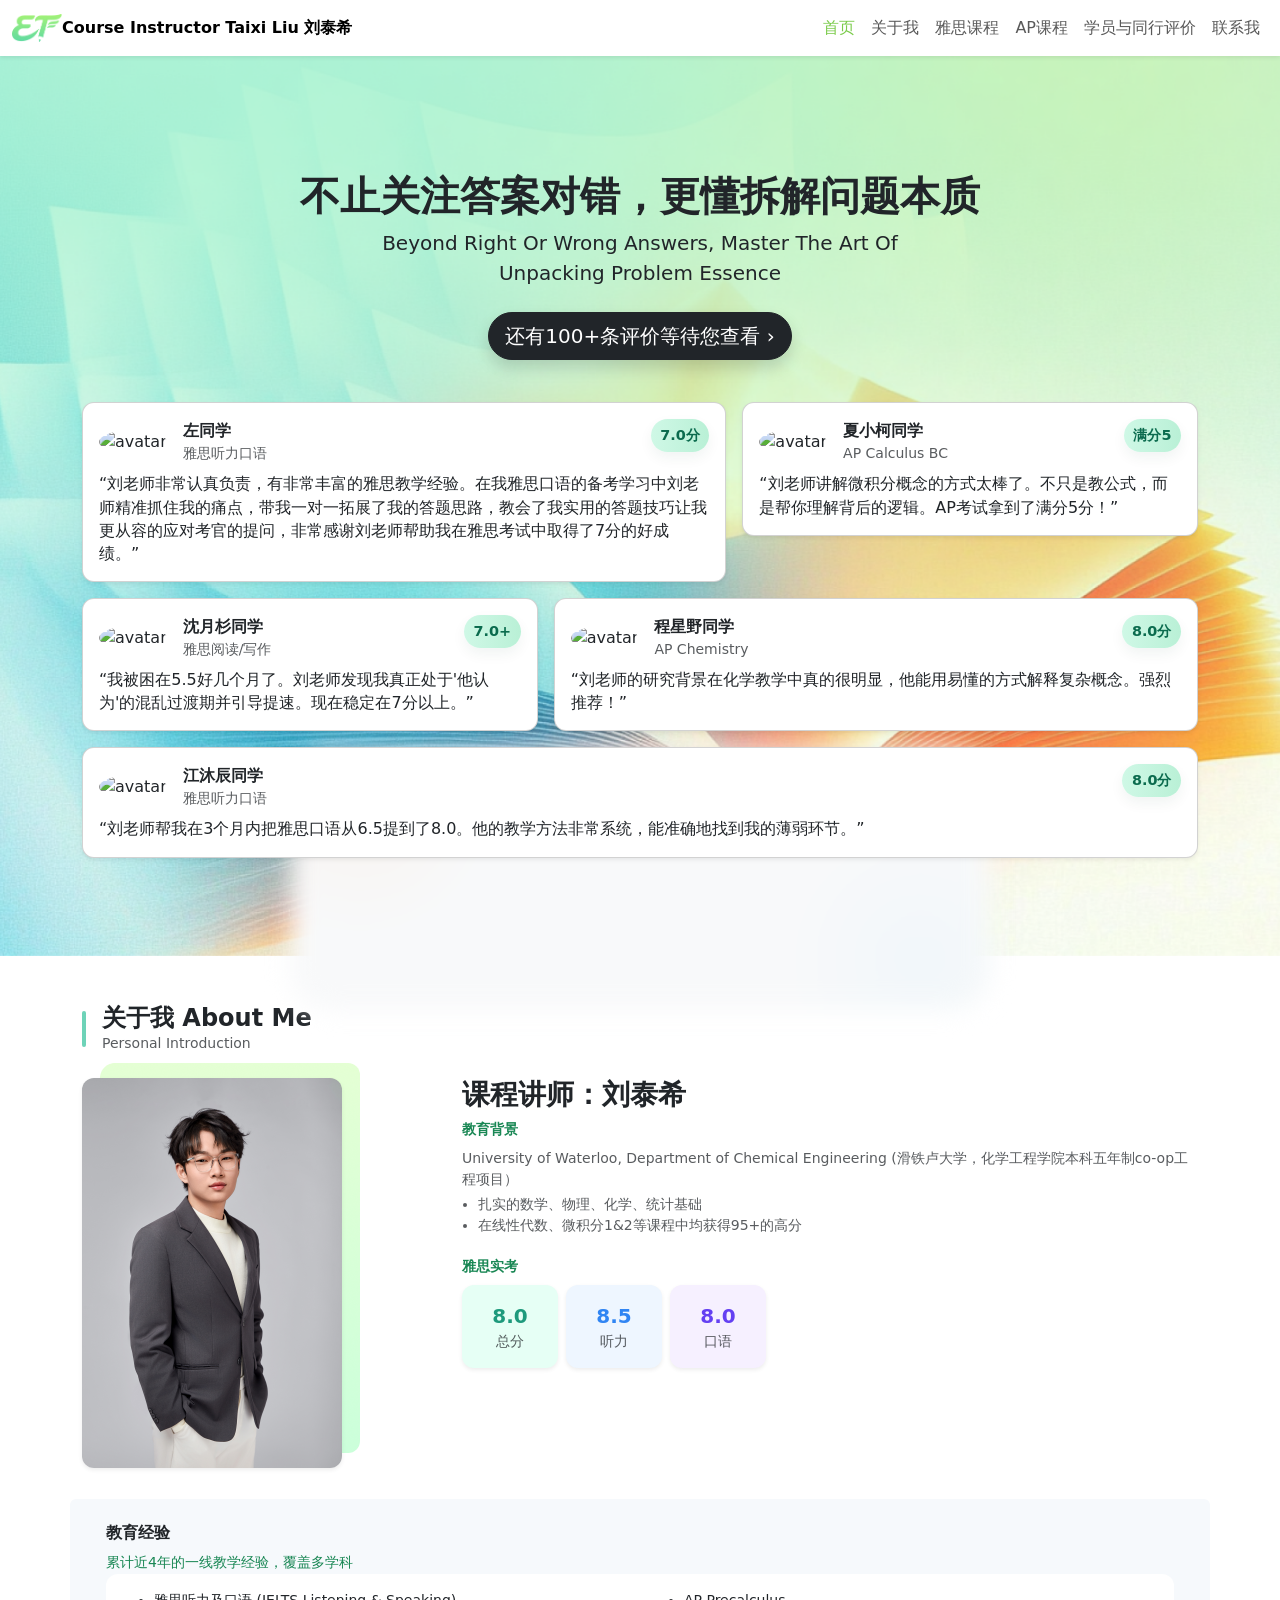
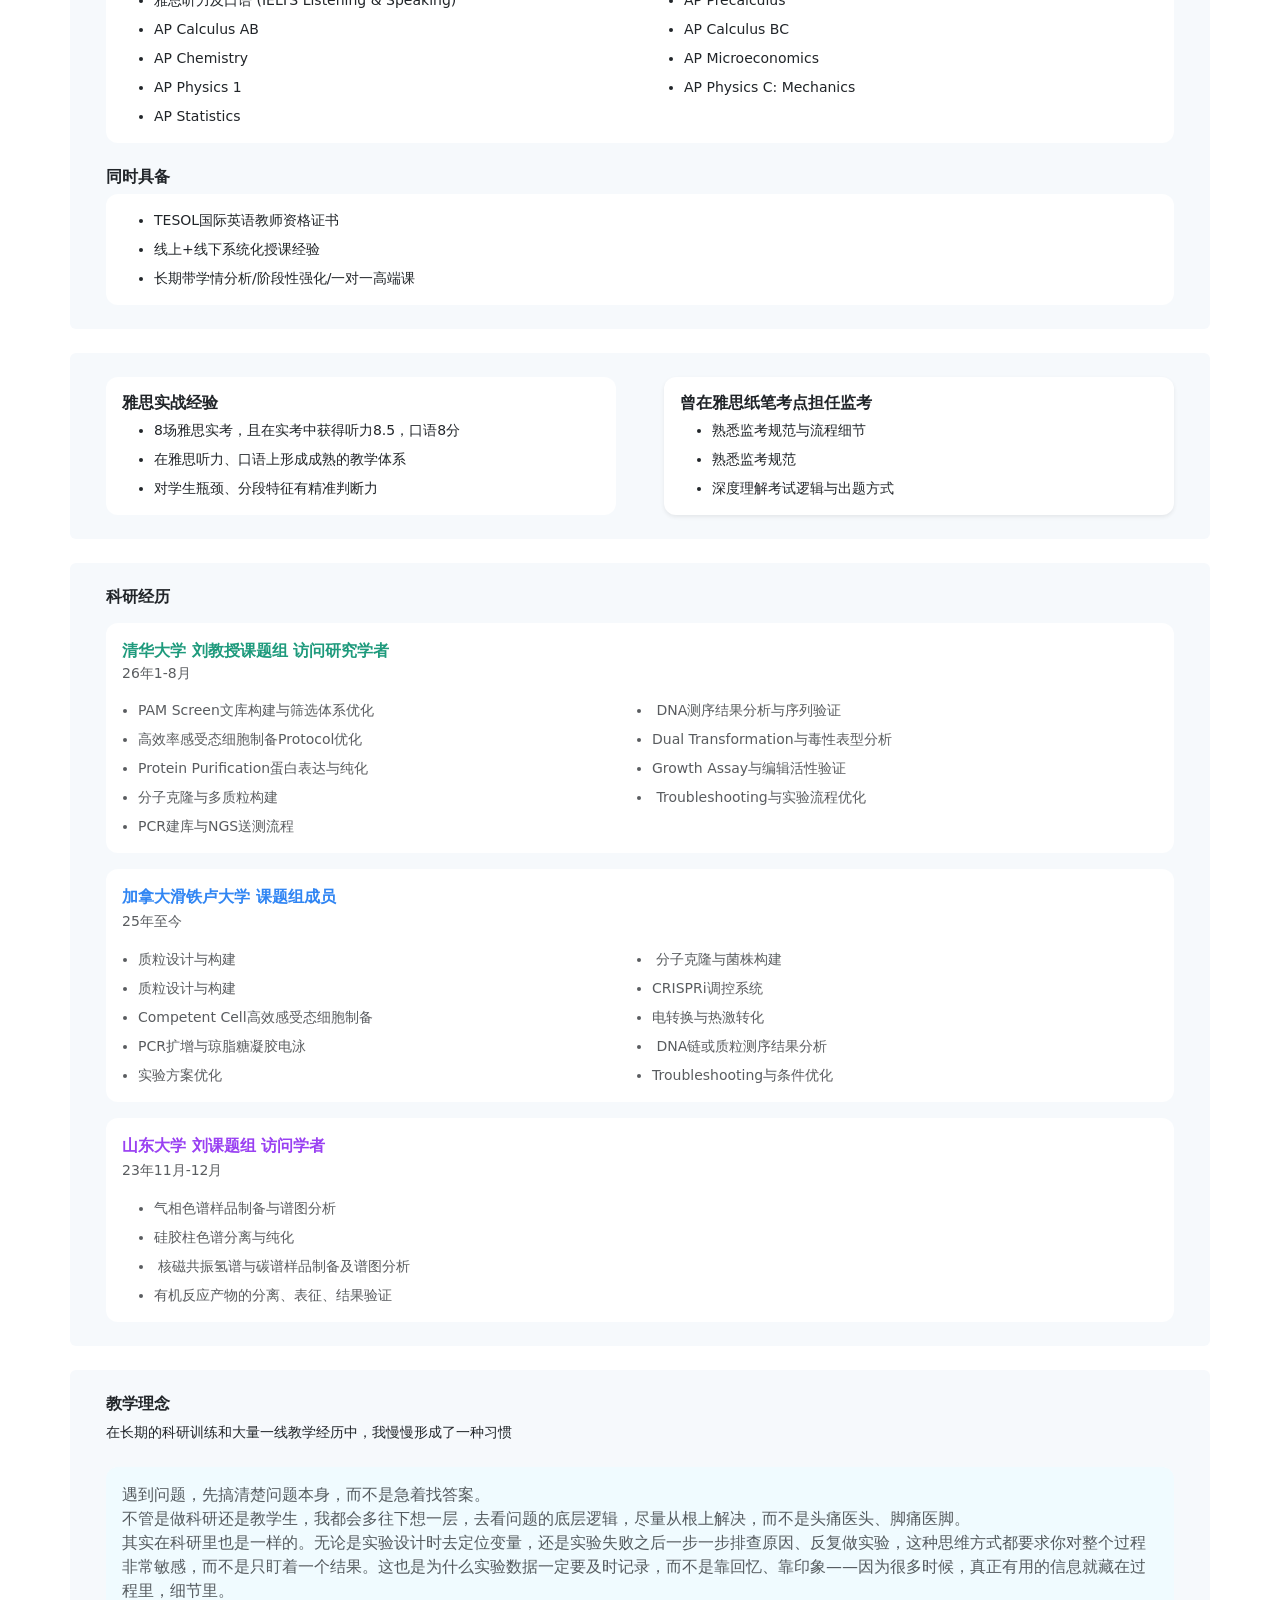
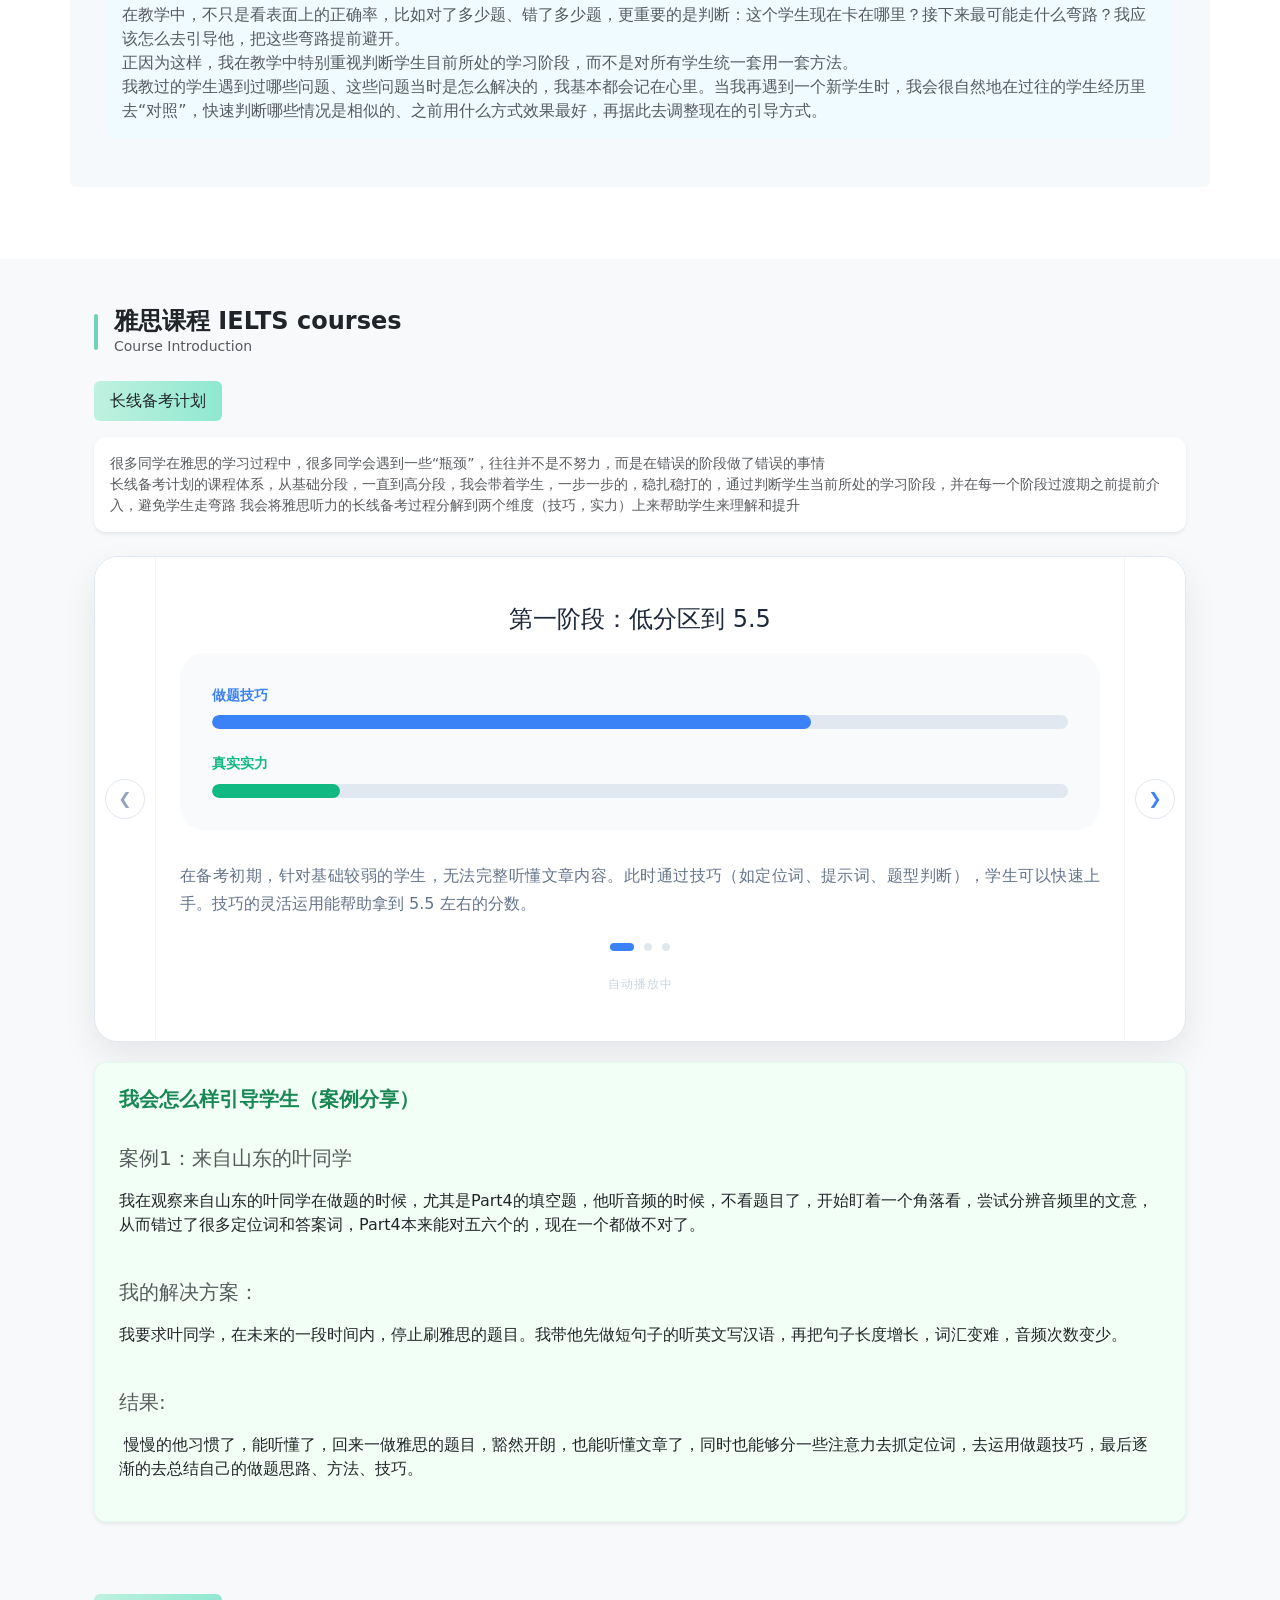
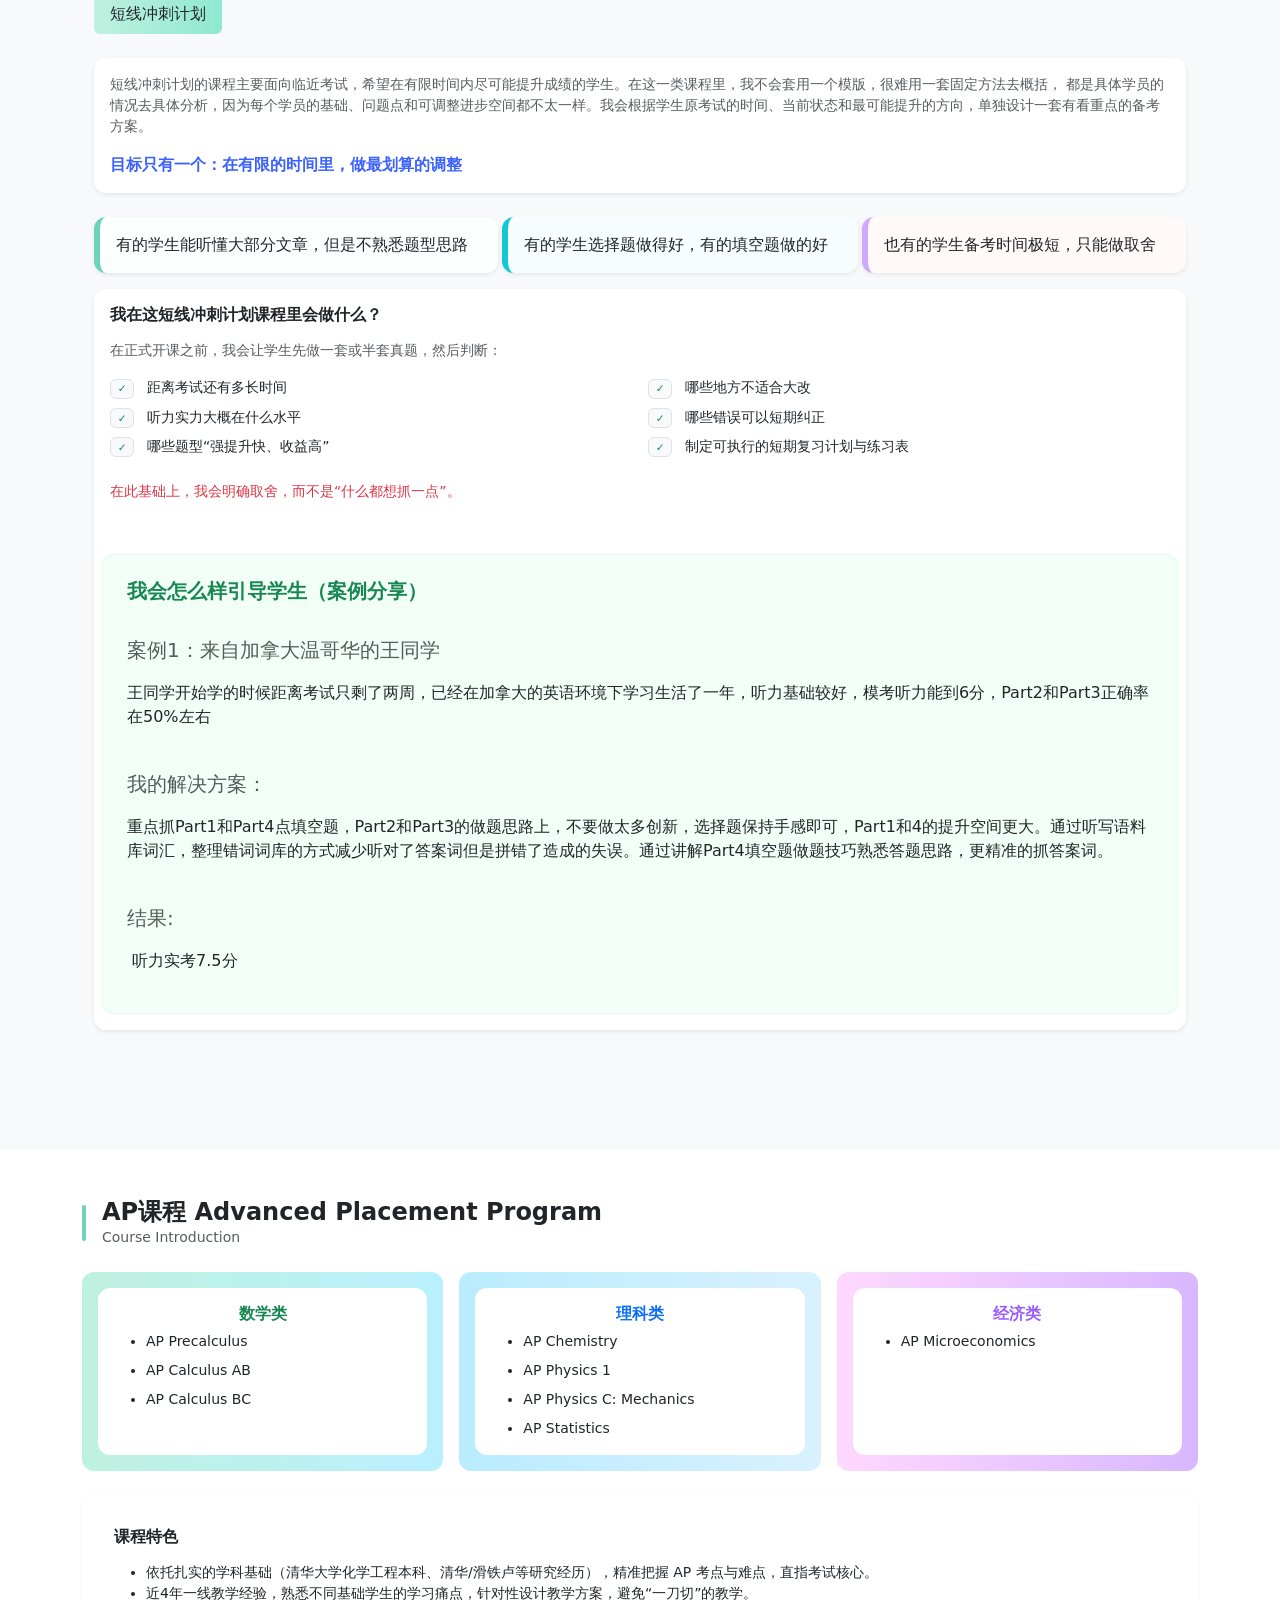
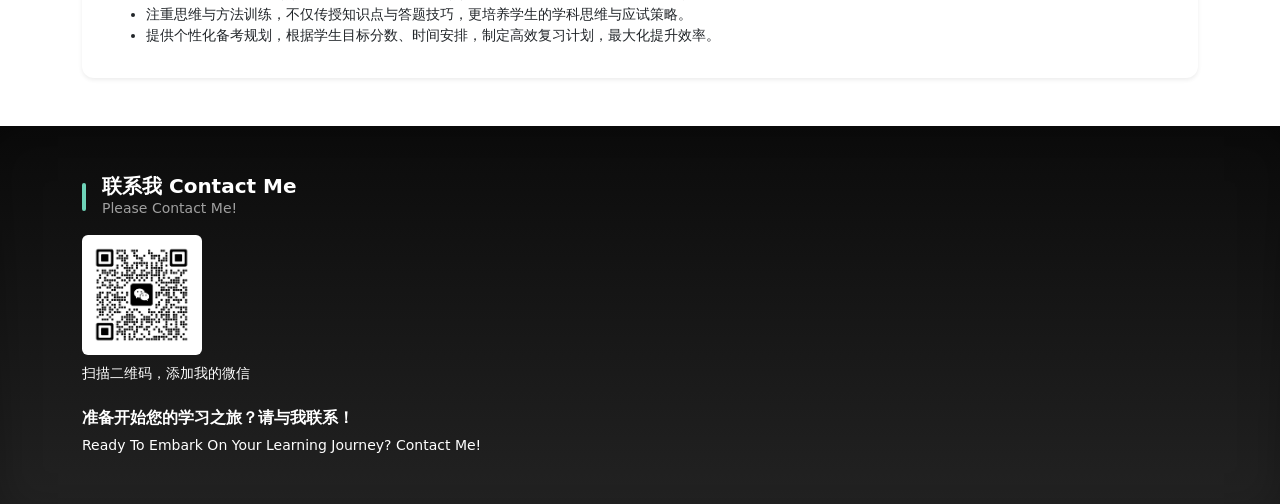
==== commit b22adc84: "Update index.html" ====
--- a/index.html
+++ b/index.html
@@ -65,20 +65,20 @@
         <!-- 卡片 1 -->
         <div class="col-12 col-md-7">
           <div class="card p-3 shadow-sm rounded-3 position-relative test-card">
-            <div class="card-rating">8.0分</div>
+            <div class="card-rating">7.0分</div>
 
             <div class="d-flex align-items-center mb-2">
               <div class="flex-shrink-0 me-3">
                 <img src="https://picsum.photos/seed/a1/80/80" alt="avatar" class="rounded-circle" style="width:44px; height:44px; object-fit:cover;">
               </div>
               <div class="text-start">
-                <div class="fw-semibold">江沐辰同学</div>
+                <div class="fw-semibold">左同学</div>
                 <div class="text-muted small">雅思听力口语</div>
               </div>
             </div>
 
             <p class="mb-0 text-start" style="line-height:1.45;">
-              “刘老师帮我在3个月内把雅思口语从6.5提到了8.0。他的教学方法非常系统，能准确地找到我的薄弱环节。”
+              “刘老师非常认真负责，有非常丰富的雅思教学经验。在我雅思口语的备考学习中刘老师精准抓住我的痛点，带我一对一拓展了我的答题思路，教会了我实用的答题技巧让我更从容的应对考官的提问，非常感谢刘老师帮助我在雅思考试中取得了7分的好成绩。”
             </p>
           </div>
         </div>
@@ -149,20 +149,20 @@
         <!-- 卡片 5 -->
         <div class="col-12 col-md-12">
           <div class="card p-3 shadow-sm rounded-3 position-relative test-card">
-            <div class="card-rating">7.0分</div>
+            <div class="card-rating">8.0分</div>
 
             <div class="d-flex align-items-center mb-2">
               <div class="flex-shrink-0 me-3">
                 <img src="https://picsum.photos/seed/a5/80/80" alt="avatar" class="rounded-circle" style="width:44px; height:44px; object-fit:cover;">
               </div>
               <div class="text-start">
-                <div class="fw-semibold">左同学</div>
+                <div class="fw-semibold">江沐辰同学</div>
                 <div class="text-muted small">雅思听力口语</div>
               </div>
             </div>
 
             <p class="mb-0 text-start" style="line-height:1.45;">
-              “刘老师非常认真负责，有非常丰富的雅思教学经验。在我雅思口语的备考学习中刘老师精准抓住我的痛点，带我一对一拓展了我的答题思路，教会了我实用的答题技巧让我更从容的应对考官的提问，非常感谢刘老师帮助我在雅思考试中取得了7分的好成绩。”
+              “刘老师帮我在3个月内把雅思口语从6.5提到了8.0。他的教学方法非常系统，能准确地找到我的薄弱环节。”
             </p>
           </div>
         </div>
@@ -450,14 +450,12 @@
               <div class="bar-container">
                   <div class="label-box" style="color: var(--primary-blue)">
                       <span>做题技巧</span>
-                      <span id="skill-val">0%</span>
                   </div>
                   <div class="track"><div id="skill-bar" class="fill"></div></div>
               </div>
               <div class="bar-container">
                   <div class="label-box" style="color: var(--primary-green)">
                       <span>真实实力</span>
-                      <span id="strength-val">0%</span>
                   </div>
                   <div class="track"><div id="strength-bar" class="fill"></div></div>
               </div>
@@ -482,7 +480,7 @@
     <!-- 案例分享（浅绿背景块）-->
     <div class="p-4 rounded-3 shadow-sm mb-4" style="background:#f2fff6; border:1px solid rgba(110,211,184,.12);">
       <h5 class="fs-5 text-success fw-semibold">我会怎么样引导学生（案例分享）</h5>
-      <p class="fs-5 pt-4 text-muted">案例1：来自山西的叶同学</h5>
+      <p class="fs-5 pt-4 text-muted">案例1：来自山东的叶同学</h5>
       <p>我在观察来自山东的叶同学在做题的时候，尤其是Part4的填空题，他听音频的时候，不看题目了，开始盯着一个角落看，尝试分辨音频里的文意，从而错过了很多定位词和答案词，Part4本来能对五六个的，现在一个都做不对了。</p>
         
       <p class="fs-5 pt-4 text-muted">我的解决方案：</h5>
@@ -575,20 +573,9 @@
         <p class="small text-danger">在此基础上，我会明确取舍，而不是“什么都想抓一点”。</p>
       </div>
 
-     <div class="p-4 rounded-3 mx-2" style="background:#f2fff6; border:1px solid rgba(110,211,184,.12);">
-      <h5 class="fs-5 text-success fw-semibold">我会怎么样引导学生（案例分享）</h5>
-      <p class="fs-5 pt-4 text-muted">案例1：来自山西的叶同学</h5>
-      <p>我在观察来自山东的叶同学在做题的时候，尤其是Part4的填空题，他听音频的时候，不看题目了，开始盯着一个角落看，尝试分辨音频里的文意，从而错过了很多定位词和答案词，Part4本来能对五六个的，现在一个都做不对了。</p>
-        
-      <p class="fs-5 pt-4 text-muted">我的解决方案：</h5>
-      <p>我要求叶同学，在未来的一段时间内，停止刷雅思的题目。我带他先做短句子的听英文写汉语，再把句子长度增长，词汇变难，音频次数变少。</p>
-      
-      <p class="fs-5 pt-4 text-muted">结果:</h5>
-      <p> 慢慢的他习惯了，能听懂了，回来一做雅思的题目，豁然开朗，也能听懂文章了，同时也能够分一些注意力去抓定位词，去运用做题技巧，最后逐渐的去总结自己的做题思路、方法、技巧。</p>
-  </div>
   <div class="p-4 rounded-3 mx-2" style="background:#f2fff6; border:1px solid rgba(110,211,184,.12);margin-top: 20px;">
     <h5 class="fs-5 text-success fw-semibold">我会怎么样引导学生（案例分享）</h5>
-    <p class="fs-5 pt-4 text-muted">案例2：来自加拿大温哥华的王同学</h5>
+    <p class="fs-5 pt-4 text-muted">案例1：来自加拿大温哥华的王同学</h5>
     <p>王同学开始学的时候距离考试只剩了两周，已经在加拿大的英语环境下学习生活了一年，听力基础较好，模考听力能到6分，Part2和Part3正确率在50%左右</p>
       
     <p class="fs-5 pt-4 text-muted">我的解决方案：</h5>
